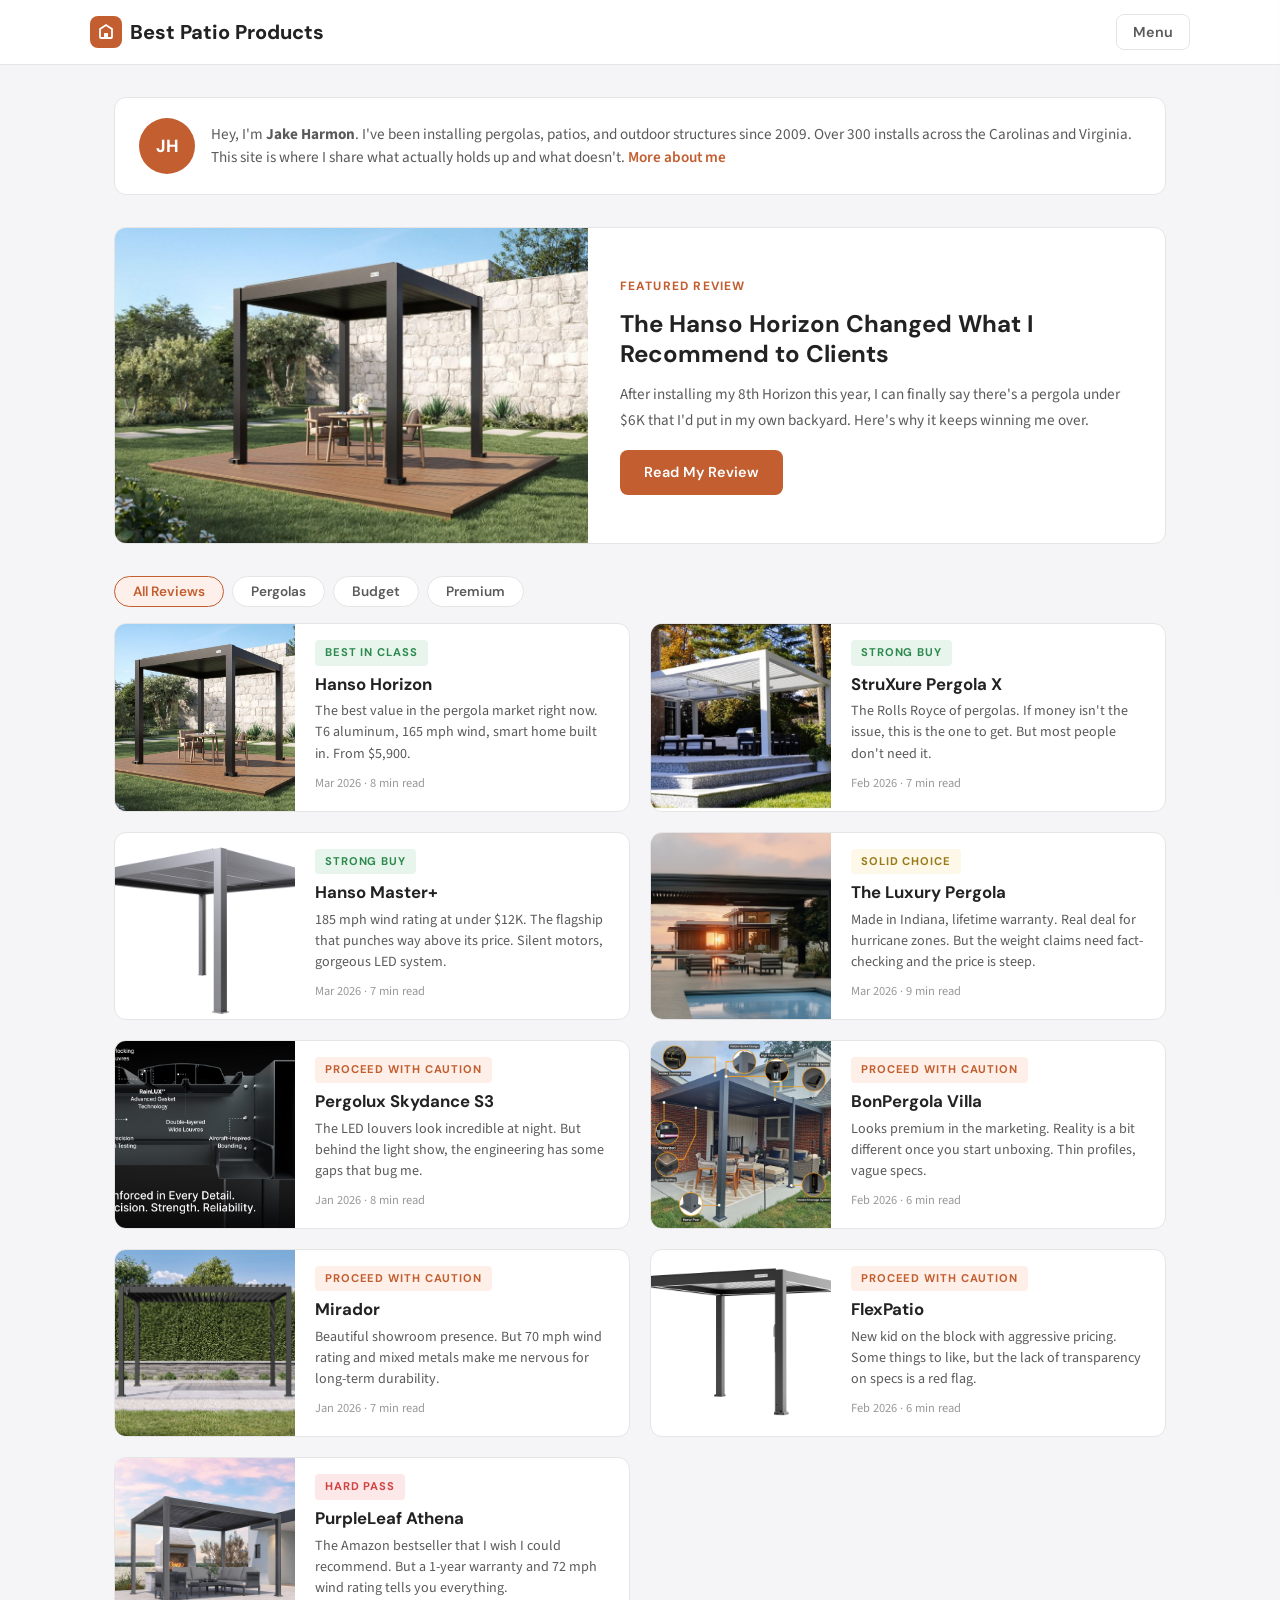
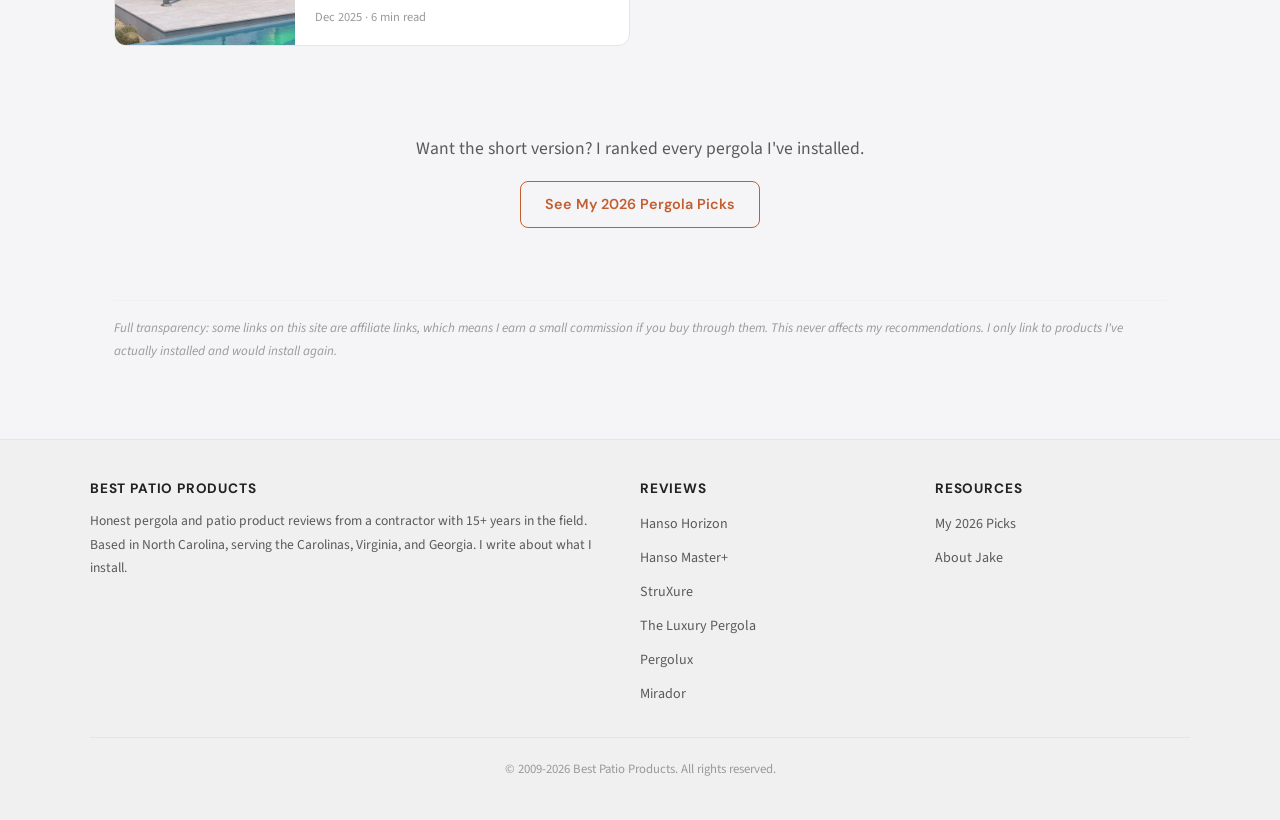
==== index.html @ f19e70ea "Initial launch: Best Patio Products pergola review site Complete new website with unique design, voi" ====
<!DOCTYPE html>
<html lang="en">
<head>
  <meta charset="UTF-8">
  <meta name="viewport" content="width=device-width, initial-scale=1.0">
  <title>Best Patio Products - Honest Pergola Reviews from an Installer with 15+ Years in the Field</title>
  <meta name="description" content="Honest pergola reviews from Jake Harmon, a contractor with 300+ installs across the Carolinas. Real installation experiences, not spec sheets.">
  <link rel="canonical" href="https://bestpatioproducts.com/">
  <link rel="preconnect" href="https://fonts.googleapis.com">
  <link rel="preconnect" href="https://fonts.gstatic.com" crossorigin>
  <link href="https://fonts.googleapis.com/css2?family=DM+Sans:wght@400;500;600;700;800&family=Source+Sans+3:wght@400;500;600;700&display=swap" rel="stylesheet">
  <link rel="stylesheet" href="css/style.css?v=1">
  <link rel="icon" href="data:image/svg+xml,<svg xmlns='http://www.w3.org/2000/svg' viewBox='0 0 40 40'><circle cx='20' cy='20' r='18' fill='%23c25e30'/><path d='M14 14l6-4 6 4v12H14z' fill='white' opacity='0.9'/><rect x='18' y='20' width='4' height='6' rx='1' fill='%23c25e30'/></svg>">
</head>
<body>

  <!-- HEADER -->
  <header class="site-header">
    <div class="header-inner">
      <a href="index.html" class="site-logo">
        <span class="logo-icon">
          <svg width="18" height="18" viewBox="0 0 18 18" fill="none"><path d="M3 6l6-4 6 4v8a1 1 0 01-1 1H4a1 1 0 01-1-1V6z" stroke="white" stroke-width="1.8" fill="none"/><rect x="7" y="10" width="4" height="5" rx="0.5" fill="white"/></svg>
        </span>
        Best Patio Products
      </a>
      <button class="menu-btn" onclick="document.getElementById('drawer').classList.add('open'); document.getElementById('overlay').classList.add('open');">Menu</button>
    </div>
  </header>

  <!-- NAV DRAWER -->
  <div class="nav-drawer-overlay" id="overlay" onclick="this.classList.remove('open'); document.getElementById('drawer').classList.remove('open');"></div>
  <nav class="nav-drawer" id="drawer">
    <button class="drawer-close" onclick="this.parentElement.classList.remove('open'); document.getElementById('overlay').classList.remove('open');">&times;</button>
    <ul class="drawer-nav">
      <li><a href="index.html" class="active">Home</a></li>
      <li><a href="pergola-rankings.html">My Picks for 2026</a></li>
      <li><a href="reviews/hanso-horizon.html">Reviews</a></li>
      <li><a href="about.html">About Jake</a></li>
    </ul>
  </nav>

  <main class="page-container">

    <!-- JAKE INTRO -->
    <div class="jake-intro">
      <div class="jake-avatar">JH</div>
      <p>Hey, I'm <strong>Jake Harmon</strong>. I've been installing pergolas, patios, and outdoor structures since 2009. Over 300 installs across the Carolinas and Virginia. This site is where I share what actually holds up and what doesn't. <a href="about.html">More about me</a></p>
    </div>

    <!-- FEATURED REVIEW -->
    <a href="reviews/hanso-horizon.html" class="featured-banner" style="text-decoration:none;color:inherit;">
      <img src="images/reviews/hanso-master-hero.jpg" alt="Hanso Horizon pergola installed on a modern patio" class="featured-banner-img">
      <div class="featured-banner-body">
        <div class="featured-label">Featured Review</div>
        <h2>The Hanso Horizon Changed What I Recommend to Clients</h2>
        <p>After installing my 8th Horizon this year, I can finally say there's a pergola under $6K that I'd put in my own backyard. Here's why it keeps winning me over.</p>
        <span class="btn-primary">Read My Review</span>
      </div>
    </a>

    <!-- FILTER PILLS -->
    <div class="filter-pills">
      <button class="filter-pill active">All Reviews</button>
      <button class="filter-pill">Pergolas</button>
      <button class="filter-pill">Budget</button>
      <button class="filter-pill">Premium</button>
    </div>

    <!-- REVIEW GRID -->
    <div class="review-grid">

      <a href="reviews/hanso-horizon.html" class="review-card">
        <img src="images/reviews/hanso-master-hero.jpg" alt="Hanso Horizon" class="review-card-img">
        <div class="review-card-body">
          <span class="review-card-badge badge-best-in-class">Best in Class</span>
          <div class="review-card-title">Hanso Horizon</div>
          <p class="review-card-excerpt">The best value in the pergola market right now. T6 aluminum, 165 mph wind, smart home built in. From $5,900.</p>
          <div class="review-card-meta">Mar 2026 &middot; 8 min read</div>
        </div>
      </a>

      <a href="reviews/struxure.html" class="review-card">
        <img src="images/reviews/struxure-pergola-x.jpg" alt="StruXure Pergola X" class="review-card-img">
        <div class="review-card-body">
          <span class="review-card-badge badge-strong-buy">Strong Buy</span>
          <div class="review-card-title">StruXure Pergola X</div>
          <p class="review-card-excerpt">The Rolls Royce of pergolas. If money isn't the issue, this is the one to get. But most people don't need it.</p>
          <div class="review-card-meta">Feb 2026 &middot; 7 min read</div>
        </div>
      </a>

      <a href="reviews/hanso-master-plus.html" class="review-card">
        <img src="images/reviews/hanso-master-render.png" alt="Hanso Master+" class="review-card-img">
        <div class="review-card-body">
          <span class="review-card-badge badge-strong-buy">Strong Buy</span>
          <div class="review-card-title">Hanso Master+</div>
          <p class="review-card-excerpt">185 mph wind rating at under $12K. The flagship that punches way above its price. Silent motors, gorgeous LED system.</p>
          <div class="review-card-meta">Mar 2026 &middot; 7 min read</div>
        </div>
      </a>

      <a href="reviews/luxury-pergola.html" class="review-card">
        <img src="images/reviews/luxurypergola-pro-hero.jpg" alt="The Luxury Pergola" class="review-card-img">
        <div class="review-card-body">
          <span class="review-card-badge badge-solid-choice">Solid Choice</span>
          <div class="review-card-title">The Luxury Pergola</div>
          <p class="review-card-excerpt">Made in Indiana, lifetime warranty. Real deal for hurricane zones. But the weight claims need fact-checking and the price is steep.</p>
          <div class="review-card-meta">Mar 2026 &middot; 9 min read</div>
        </div>
      </a>

      <a href="reviews/pergolux.html" class="review-card">
        <img src="images/reviews/pergolux-skydance-night.jpg" alt="Pergolux Skydance" class="review-card-img">
        <div class="review-card-body">
          <span class="review-card-badge badge-caution">Proceed with Caution</span>
          <div class="review-card-title">Pergolux Skydance S3</div>
          <p class="review-card-excerpt">The LED louvers look incredible at night. But behind the light show, the engineering has some gaps that bug me.</p>
          <div class="review-card-meta">Jan 2026 &middot; 8 min read</div>
        </div>
      </a>

      <a href="reviews/bonpergola.html" class="review-card">
        <img src="images/reviews/bonpergola-villa-hero.jpg" alt="BonPergola Villa" class="review-card-img">
        <div class="review-card-body">
          <span class="review-card-badge badge-caution">Proceed with Caution</span>
          <div class="review-card-title">BonPergola Villa</div>
          <p class="review-card-excerpt">Looks premium in the marketing. Reality is a bit different once you start unboxing. Thin profiles, vague specs.</p>
          <div class="review-card-meta">Feb 2026 &middot; 6 min read</div>
        </div>
      </a>

      <a href="reviews/mirador.html" class="review-card">
        <img src="images/reviews/mirador-111s-hero.jpg" alt="Mirador Pergola" class="review-card-img">
        <div class="review-card-body">
          <span class="review-card-badge badge-caution">Proceed with Caution</span>
          <div class="review-card-title">Mirador</div>
          <p class="review-card-excerpt">Beautiful showroom presence. But 70 mph wind rating and mixed metals make me nervous for long-term durability.</p>
          <div class="review-card-meta">Jan 2026 &middot; 7 min read</div>
        </div>
      </a>

      <a href="reviews/flexpatio.html" class="review-card">
        <img src="images/reviews/flexpatio-power-hero.png" alt="FlexPatio" class="review-card-img">
        <div class="review-card-body">
          <span class="review-card-badge badge-caution">Proceed with Caution</span>
          <div class="review-card-title">FlexPatio</div>
          <p class="review-card-excerpt">New kid on the block with aggressive pricing. Some things to like, but the lack of transparency on specs is a red flag.</p>
          <div class="review-card-meta">Feb 2026 &middot; 6 min read</div>
        </div>
      </a>

      <a href="reviews/purpleleaf.html" class="review-card">
        <img src="images/reviews/purpleleaf-caesar-hero.jpg" alt="PurpleLeaf Athena" class="review-card-img">
        <div class="review-card-body">
          <span class="review-card-badge badge-hard-pass">Hard Pass</span>
          <div class="review-card-title">PurpleLeaf Athena</div>
          <p class="review-card-excerpt">The Amazon bestseller that I wish I could recommend. But a 1-year warranty and 72 mph wind rating tells you everything.</p>
          <div class="review-card-meta">Dec 2025 &middot; 6 min read</div>
        </div>
      </a>

    </div>

    <!-- MID CTA -->
    <div class="mid-cta">
      <p>Want the short version? I ranked every pergola I've installed.</p>
      <a href="pergola-rankings.html" class="btn-outline">See My 2026 Pergola Picks</a>
    </div>

    <!-- DISCLOSURE -->
    <p class="disclosure">Full transparency: some links on this site are affiliate links, which means I earn a small commission if you buy through them. This never affects my recommendations. I only link to products I've actually installed and would install again.</p>

  </main>

  <!-- FOOTER -->
  <footer class="site-footer">
    <div class="footer-inner">
      <div class="footer-about">
        <h4>Best Patio Products</h4>
        <p>Honest pergola and patio product reviews from a contractor with 15+ years in the field. Based in North Carolina, serving the Carolinas, Virginia, and Georgia. I write about what I install.</p>
      </div>
      <div class="footer-links">
        <h4>Reviews</h4>
        <ul>
          <li><a href="reviews/hanso-horizon.html">Hanso Horizon</a></li>
          <li><a href="reviews/hanso-master-plus.html">Hanso Master+</a></li>
          <li><a href="reviews/struxure.html">StruXure</a></li>
          <li><a href="reviews/luxury-pergola.html">The Luxury Pergola</a></li>
          <li><a href="reviews/pergolux.html">Pergolux</a></li>
          <li><a href="reviews/mirador.html">Mirador</a></li>
        </ul>
      </div>
      <div class="footer-links">
        <h4>Resources</h4>
        <ul>
          <li><a href="pergola-rankings.html">My 2026 Picks</a></li>
          <li><a href="about.html">About Jake</a></li>
        </ul>
      </div>
    </div>
    <div class="footer-bottom">
      &copy; 2009-2026 Best Patio Products. All rights reserved.
    </div>
  </footer>

</body>
</html>
---- css/style.css ----
/* ============================================
   Best Patio Products - Design System
   "Real Installs. Real Advice. Since 2009."
   ============================================ */

:root {
  --color-bg: #f5f5f7;
  --color-surface: #ffffff;
  --color-text: #222222;
  --color-text-secondary: #5a5a5a;
  --color-text-muted: #999999;
  --color-accent: #c25e30;
  --color-accent-light: #fdf0ea;
  --color-accent-hover: #a34d26;
  --color-border: #e5e5e5;
  --color-border-light: #f0f0f0;
  --color-highlight: #fff8f0;
  --color-positive: #2d8a4e;
  --color-negative: #d14343;
  --color-neutral: #d4a843;
  --color-svg-bg: #fdf8f3;
  --color-svg-border: #e0d5c8;
  --font-heading: 'DM Sans', 'Nunito Sans', system-ui, -apple-system, sans-serif;
  --font-body: 'Source Sans 3', 'Open Sans', system-ui, -apple-system, sans-serif;
  --radius: 12px;
  --radius-sm: 8px;
  --shadow: 0 2px 8px rgba(0,0,0,0.06);
  --shadow-hover: 0 4px 16px rgba(0,0,0,0.1);
  --max-content: 680px;
  --max-page: 1100px;
}

/* ============ RESET ============ */
*, *::before, *::after { box-sizing: border-box; margin: 0; padding: 0; }

html { scroll-behavior: smooth; }

body {
  font-family: var(--font-body);
  font-size: 16px;
  line-height: 1.75;
  color: var(--color-text);
  background: var(--color-bg);
  -webkit-font-smoothing: antialiased;
}

img { max-width: 100%; height: auto; display: block; }
a { color: var(--color-accent); text-decoration: none; transition: color 0.2s; }
a:hover { color: var(--color-accent-hover); }

/* ============ TYPOGRAPHY ============ */
h1, h2, h3, h4, h5, h6 {
  font-family: var(--font-heading);
  font-weight: 700;
  line-height: 1.25;
  color: var(--color-text);
}

h1 { font-size: 2.2rem; letter-spacing: -0.02em; margin-bottom: 0.5em; }
h2 { font-size: 1.6rem; margin-top: 2.5em; margin-bottom: 0.6em; }
h3 { font-size: 1.25rem; margin-top: 2em; margin-bottom: 0.5em; }

p { margin-bottom: 1.25em; }

/* ============ HEADER / NAV ============ */
.site-header {
  background: var(--color-surface);
  border-bottom: 1px solid var(--color-border);
  padding: 0 24px;
  position: sticky;
  top: 0;
  z-index: 100;
}

.header-inner {
  max-width: var(--max-page);
  margin: 0 auto;
  display: flex;
  align-items: center;
  justify-content: space-between;
  height: 64px;
}

.site-logo {
  font-family: var(--font-heading);
  font-size: 1.25rem;
  font-weight: 800;
  color: var(--color-text);
  text-decoration: none;
  display: flex;
  align-items: center;
  gap: 8px;
}

.site-logo:hover { color: var(--color-accent); }

.logo-icon {
  width: 32px;
  height: 32px;
  background: var(--color-accent);
  border-radius: 8px;
  display: flex;
  align-items: center;
  justify-content: center;
}

.menu-btn {
  font-family: var(--font-heading);
  font-size: 0.9rem;
  font-weight: 600;
  color: var(--color-text-secondary);
  background: none;
  border: 1.5px solid var(--color-border);
  border-radius: var(--radius-sm);
  padding: 8px 16px;
  cursor: pointer;
  transition: all 0.2s;
}

.menu-btn:hover {
  border-color: var(--color-accent);
  color: var(--color-accent);
}

/* Slide-out drawer */
.nav-drawer {
  position: fixed;
  top: 0;
  right: -320px;
  width: 300px;
  height: 100vh;
  background: var(--color-surface);
  box-shadow: -4px 0 20px rgba(0,0,0,0.15);
  z-index: 200;
  transition: right 0.3s ease;
  padding: 24px;
}

.nav-drawer.open { right: 0; }

.nav-drawer-overlay {
  position: fixed;
  inset: 0;
  background: rgba(0,0,0,0.4);
  z-index: 199;
  opacity: 0;
  pointer-events: none;
  transition: opacity 0.3s;
}

.nav-drawer-overlay.open { opacity: 1; pointer-events: all; }

.drawer-close {
  font-size: 1.5rem;
  background: none;
  border: none;
  cursor: pointer;
  color: var(--color-text-muted);
  margin-bottom: 24px;
  display: block;
  margin-left: auto;
}

.drawer-nav { list-style: none; }

.drawer-nav li { margin-bottom: 4px; }

.drawer-nav a {
  display: block;
  padding: 12px 16px;
  font-family: var(--font-heading);
  font-size: 1.05rem;
  font-weight: 600;
  color: var(--color-text);
  border-radius: var(--radius-sm);
  transition: all 0.2s;
}

.drawer-nav a:hover,
.drawer-nav a.active {
  background: var(--color-accent-light);
  color: var(--color-accent);
}

/* ============ MAIN CONTENT ============ */
.page-container {
  max-width: var(--max-page);
  margin: 0 auto;
  padding: 0 24px;
}

.content-area {
  max-width: var(--max-content);
  margin: 0 auto;
}

/* ============ JAKE INTRO CARD ============ */
.jake-intro {
  display: flex;
  align-items: center;
  gap: 16px;
  background: var(--color-surface);
  border: 1px solid var(--color-border);
  border-radius: var(--radius);
  padding: 20px 24px;
  margin: 32px auto;
  max-width: var(--max-page);
}

.jake-avatar {
  width: 56px;
  height: 56px;
  border-radius: 50%;
  background: var(--color-accent);
  display: flex;
  align-items: center;
  justify-content: center;
  font-family: var(--font-heading);
  font-weight: 800;
  font-size: 1.1rem;
  color: white;
  flex-shrink: 0;
}

.jake-intro p {
  margin: 0;
  font-size: 0.95rem;
  color: var(--color-text-secondary);
  line-height: 1.5;
}

.jake-intro a { font-weight: 600; }

/* ============ FILTER PILLS ============ */
.filter-pills {
  display: flex;
  gap: 8px;
  margin: 24px auto 16px;
  max-width: var(--max-page);
  flex-wrap: wrap;
}

.filter-pill {
  font-family: var(--font-heading);
  font-size: 0.85rem;
  font-weight: 600;
  padding: 6px 18px;
  border-radius: 20px;
  border: 1.5px solid var(--color-border);
  background: var(--color-surface);
  color: var(--color-text-secondary);
  cursor: pointer;
  transition: all 0.2s;
}

.filter-pill:hover,
.filter-pill.active {
  border-color: var(--color-accent);
  background: var(--color-accent-light);
  color: var(--color-accent);
}

/* ============ REVIEW CARDS (Horizontal) ============ */
.review-grid {
  display: grid;
  grid-template-columns: 1fr 1fr;
  gap: 20px;
  max-width: var(--max-page);
  margin: 0 auto 48px;
}

.review-card {
  display: flex;
  background: var(--color-surface);
  border: 1px solid var(--color-border);
  border-radius: var(--radius);
  overflow: hidden;
  transition: box-shadow 0.25s, transform 0.25s;
  text-decoration: none;
  color: var(--color-text);
}

.review-card:hover {
  box-shadow: var(--shadow-hover);
  transform: translateY(-2px);
  color: var(--color-text);
}

.review-card-img {
  width: 180px;
  min-height: 160px;
  object-fit: cover;
  flex-shrink: 0;
}

.review-card-body {
  padding: 16px 20px;
  display: flex;
  flex-direction: column;
  justify-content: center;
}

.review-card-badge {
  display: inline-block;
  font-family: var(--font-heading);
  font-size: 0.7rem;
  font-weight: 700;
  text-transform: uppercase;
  letter-spacing: 0.08em;
  padding: 3px 10px;
  border-radius: 4px;
  margin-bottom: 8px;
  width: fit-content;
}

.badge-best-in-class { background: #e8f5ed; color: var(--color-positive); }
.badge-strong-buy { background: #e8f5ed; color: var(--color-positive); }
.badge-solid-choice { background: #fef8e8; color: #9a7b1a; }
.badge-caution { background: #fef0e8; color: var(--color-accent); }
.badge-hard-pass { background: #fce8e8; color: var(--color-negative); }

.review-card-title {
  font-family: var(--font-heading);
  font-size: 1.05rem;
  font-weight: 700;
  margin-bottom: 6px;
  line-height: 1.3;
}

.review-card-excerpt {
  font-size: 0.88rem;
  color: var(--color-text-secondary);
  margin: 0;
  line-height: 1.5;
}

.review-card-meta {
  font-size: 0.78rem;
  color: var(--color-text-muted);
  margin-top: 8px;
}

/* ============ FEATURED REVIEW BANNER ============ */
.featured-banner {
  display: flex;
  background: var(--color-surface);
  border: 1px solid var(--color-border);
  border-radius: var(--radius);
  overflow: hidden;
  margin: 32px auto;
  max-width: var(--max-page);
}

.featured-banner-img {
  width: 45%;
  min-height: 280px;
  object-fit: cover;
}

.featured-banner-body {
  padding: 32px;
  display: flex;
  flex-direction: column;
  justify-content: center;
}

.featured-label {
  font-family: var(--font-heading);
  font-size: 0.75rem;
  font-weight: 700;
  text-transform: uppercase;
  letter-spacing: 0.1em;
  color: var(--color-accent);
  margin-bottom: 12px;
}

.featured-banner-body h2 {
  font-size: 1.5rem;
  margin: 0 0 12px;
}

.featured-banner-body p {
  color: var(--color-text-secondary);
  margin-bottom: 16px;
  font-size: 0.95rem;
}

.btn-primary {
  display: inline-block;
  font-family: var(--font-heading);
  font-weight: 600;
  font-size: 0.9rem;
  color: white;
  background: var(--color-accent);
  padding: 10px 24px;
  border-radius: var(--radius-sm);
  transition: background 0.2s;
  width: fit-content;
}

.btn-primary:hover { background: var(--color-accent-hover); color: white; }

.btn-outline {
  display: inline-block;
  font-family: var(--font-heading);
  font-weight: 600;
  font-size: 0.9rem;
  color: var(--color-accent);
  border: 1.5px solid var(--color-accent);
  padding: 10px 24px;
  border-radius: var(--radius-sm);
  transition: all 0.2s;
  width: fit-content;
}

.btn-outline:hover {
  background: var(--color-accent);
  color: white;
}

/* ============ MID-PAGE CTA ============ */
.mid-cta {
  text-align: center;
  padding: 40px 24px;
  margin: 24px auto;
  max-width: var(--max-page);
}

.mid-cta p {
  font-size: 1.1rem;
  color: var(--color-text-secondary);
  margin-bottom: 16px;
}

/* ============ ARTICLE LAYOUT ============ */
.article-header {
  max-width: var(--max-content);
  margin: 40px auto 0;
}

.article-header h1 {
  font-size: 2rem;
  margin-bottom: 0.3em;
}

.article-meta {
  display: flex;
  align-items: center;
  gap: 12px;
  margin-bottom: 24px;
  font-size: 0.88rem;
  color: var(--color-text-muted);
}

.article-meta .jake-sm {
  width: 36px;
  height: 36px;
  border-radius: 50%;
  background: var(--color-accent);
  display: flex;
  align-items: center;
  justify-content: center;
  font-family: var(--font-heading);
  font-weight: 800;
  font-size: 0.75rem;
  color: white;
  flex-shrink: 0;
}

.article-body {
  max-width: var(--max-content);
  margin: 0 auto;
}

.article-body h2 {
  font-size: 1.45rem;
  padding-bottom: 8px;
  border-bottom: 2px solid var(--color-border-light);
}

.article-body img {
  border-radius: var(--radius);
  margin: 24px 0;
}

.article-body .img-caption {
  font-size: 0.85rem;
  color: var(--color-text-muted);
  text-align: center;
  margin-top: -16px;
  margin-bottom: 24px;
  font-style: italic;
}

/* ============ QUICK TAKE BOX ============ */
.quick-take {
  background: var(--color-highlight);
  border: 2px solid var(--color-accent);
  border-radius: var(--radius);
  padding: 24px;
  margin: 24px 0 32px;
}

.quick-take-header {
  display: flex;
  align-items: center;
  justify-content: space-between;
  margin-bottom: 12px;
}

.quick-take-label {
  font-family: var(--font-heading);
  font-size: 0.8rem;
  font-weight: 700;
  text-transform: uppercase;
  letter-spacing: 0.08em;
  color: var(--color-accent);
}

.quick-take-verdict {
  font-family: var(--font-heading);
  font-size: 0.85rem;
  font-weight: 700;
  padding: 4px 14px;
  border-radius: 20px;
}

.verdict-best-in-class { background: var(--color-positive); color: white; }
.verdict-strong-buy { background: #3aa05e; color: white; }
.verdict-solid-choice { background: var(--color-neutral); color: white; }
.verdict-caution { background: var(--color-accent); color: white; }
.verdict-hard-pass { background: var(--color-negative); color: white; }

.quick-take p {
  margin-bottom: 0;
  font-size: 1.05rem;
  line-height: 1.6;
}

/* ============ PROS/CONS LIST ============ */
.pros-cons {
  display: grid;
  grid-template-columns: 1fr 1fr;
  gap: 16px;
  margin: 24px 0;
}

.pros, .cons {
  padding: 20px;
  border-radius: var(--radius);
}

.pros {
  background: #f0f9f3;
  border: 1px solid #c8e6d0;
}

.cons {
  background: #fdf2f2;
  border: 1px solid #f0c8c8;
}

.pros h4, .cons h4 {
  font-family: var(--font-heading);
  font-size: 0.9rem;
  font-weight: 700;
  text-transform: uppercase;
  letter-spacing: 0.05em;
  margin-bottom: 12px;
}

.pros h4 { color: var(--color-positive); }
.cons h4 { color: var(--color-negative); }

.pros ul, .cons ul {
  list-style: none;
  padding: 0;
}

.pros li, .cons li {
  padding: 4px 0 4px 20px;
  position: relative;
  font-size: 0.92rem;
  line-height: 1.5;
}

.pros li::before {
  content: "+";
  position: absolute;
  left: 0;
  font-weight: 700;
  color: var(--color-positive);
}

.cons li::before {
  content: "-";
  position: absolute;
  left: 2px;
  font-weight: 700;
  color: var(--color-negative);
}

/* ============ ARTICLE CTA ============ */
.article-cta {
  border: 2px solid var(--color-accent);
  border-radius: var(--radius);
  padding: 24px;
  margin: 32px 0;
  background: var(--color-surface);
}

.article-cta p {
  margin-bottom: 12px;
  font-size: 0.95rem;
  color: var(--color-text-secondary);
}

.article-cta a.cta-link {
  font-family: var(--font-heading);
  font-weight: 600;
  font-size: 0.95rem;
  color: var(--color-accent);
  display: inline-block;
}

.article-cta a.cta-link:hover { color: var(--color-accent-hover); }

/* ============ TABLES ============ */
.table-wrap {
  overflow-x: auto;
  margin: 24px 0;
  border-radius: var(--radius);
  border: 1px solid var(--color-border);
}

table {
  width: 100%;
  border-collapse: collapse;
  font-size: 0.88rem;
}

th {
  font-family: var(--font-heading);
  font-weight: 700;
  text-align: left;
  padding: 12px 14px;
  background: var(--color-bg);
  border-bottom: 2px solid var(--color-border);
  font-size: 0.82rem;
  text-transform: uppercase;
  letter-spacing: 0.04em;
  color: var(--color-text-secondary);
}

td {
  padding: 10px 14px;
  border-bottom: 1px solid var(--color-border-light);
}

tr:nth-child(even) td { background: #faf9f7; }
tr:last-child td { border-bottom: none; }

.winner-cell { font-weight: 600; color: var(--color-positive); }

/* ============ BLOCKQUOTE ============ */
blockquote {
  border-left: 4px solid var(--color-accent);
  background: var(--color-highlight);
  padding: 20px 24px;
  margin: 24px 0;
  border-radius: 0 var(--radius) var(--radius) 0;
  font-size: 1rem;
  color: var(--color-text-secondary);
  font-style: italic;
}

blockquote p:last-child { margin-bottom: 0; }

/* ============ SVG INFOGRAPHICS ============ */
.svg-wrap {
  margin: 24px 0;
}

.svg-wrap svg {
  width: 100%;
  max-width: 700px;
  margin: 0 auto;
  display: block;
}

/* ============ JAKE'S VERDICT BOX ============ */
.verdict-box {
  background: var(--color-surface);
  border: 2px solid var(--color-accent);
  border-radius: var(--radius);
  padding: 28px;
  margin: 40px 0;
  text-align: center;
}

.verdict-box h3 {
  font-size: 1.3rem;
  margin: 0 0 8px;
}

.verdict-rating {
  font-family: var(--font-heading);
  font-size: 1rem;
  font-weight: 700;
  display: inline-block;
  padding: 6px 20px;
  border-radius: 24px;
  margin-bottom: 16px;
}

.verdict-box p {
  font-size: 0.95rem;
  color: var(--color-text-secondary);
  max-width: 540px;
  margin: 0 auto;
}

/* ============ RANKINGS PAGE ============ */
.ranking-entry {
  background: var(--color-surface);
  border: 1px solid var(--color-border);
  border-radius: var(--radius);
  padding: 28px;
  margin-bottom: 24px;
}

.ranking-entry-header {
  display: flex;
  align-items: flex-start;
  gap: 16px;
  margin-bottom: 16px;
}

.ranking-number {
  font-family: var(--font-heading);
  font-size: 2rem;
  font-weight: 800;
  color: var(--color-accent);
  line-height: 1;
  flex-shrink: 0;
}

.ranking-entry-header h3 {
  font-size: 1.3rem;
  margin: 0 0 4px;
}

.ranking-subtitle {
  font-size: 0.88rem;
  color: var(--color-text-muted);
}

/* ============ INSTALL DIFFICULTY METER ============ */
.install-meter {
  display: flex;
  align-items: center;
  gap: 8px;
  margin: 12px 0;
}

.install-meter-label {
  font-family: var(--font-heading);
  font-size: 0.8rem;
  font-weight: 600;
  color: var(--color-text-secondary);
  width: 110px;
  flex-shrink: 0;
}

.install-meter-bar {
  flex: 1;
  height: 8px;
  background: var(--color-border-light);
  border-radius: 4px;
  overflow: hidden;
}

.install-meter-fill {
  height: 100%;
  border-radius: 4px;
}

.meter-easy { background: var(--color-positive); }
.meter-moderate { background: var(--color-neutral); }
.meter-hard { background: var(--color-accent); }
.meter-very-hard { background: var(--color-negative); }

/* ============ DISCLOSURE ============ */
.disclosure {
  font-size: 0.82rem;
  color: var(--color-text-muted);
  font-style: italic;
  padding: 16px 0;
  border-top: 1px solid var(--color-border-light);
  margin-top: 32px;
}

/* ============ FOOTER ============ */
.site-footer {
  background: var(--color-border-light);
  border-top: 1px solid var(--color-border);
  margin-top: 60px;
  padding: 40px 24px;
}

.footer-inner {
  max-width: var(--max-page);
  margin: 0 auto;
  display: grid;
  grid-template-columns: 2fr 1fr 1fr;
  gap: 40px;
}

.footer-about h4,
.footer-links h4 {
  font-family: var(--font-heading);
  font-size: 0.85rem;
  font-weight: 700;
  text-transform: uppercase;
  letter-spacing: 0.06em;
  color: var(--color-text);
  margin-bottom: 12px;
}

.footer-about p {
  font-size: 0.85rem;
  color: var(--color-text-secondary);
  margin-bottom: 0;
}

.footer-links ul {
  list-style: none;
}

.footer-links li { margin-bottom: 6px; }

.footer-links a {
  font-size: 0.88rem;
  color: var(--color-text-secondary);
}

.footer-links a:hover { color: var(--color-accent); }

.footer-bottom {
  max-width: var(--max-page);
  margin: 24px auto 0;
  padding-top: 20px;
  border-top: 1px solid var(--color-border);
  font-size: 0.8rem;
  color: var(--color-text-muted);
  text-align: center;
}

/* ============ ABOUT PAGE ============ */
.about-hero {
  display: flex;
  gap: 32px;
  align-items: center;
  margin: 40px 0;
}

.about-avatar {
  width: 120px;
  height: 120px;
  border-radius: 50%;
  background: var(--color-accent);
  display: flex;
  align-items: center;
  justify-content: center;
  font-family: var(--font-heading);
  font-weight: 800;
  font-size: 2.5rem;
  color: white;
  flex-shrink: 0;
}

.about-hero-text h1 { margin-bottom: 0.2em; }
.about-hero-text p { color: var(--color-text-secondary); margin-bottom: 0; }

.timeline {
  margin: 32px 0;
  padding-left: 24px;
  border-left: 3px solid var(--color-accent-light);
}

.timeline-item {
  margin-bottom: 24px;
  position: relative;
}

.timeline-item::before {
  content: "";
  position: absolute;
  left: -32px;
  top: 6px;
  width: 14px;
  height: 14px;
  border-radius: 50%;
  background: var(--color-accent);
}

.timeline-year {
  font-family: var(--font-heading);
  font-weight: 700;
  font-size: 0.85rem;
  color: var(--color-accent);
}

.timeline-item p {
  margin: 4px 0 0;
  font-size: 0.95rem;
}

/* ============ RESPONSIVE ============ */
@media (max-width: 768px) {
  h1 { font-size: 1.7rem; }
  h2 { font-size: 1.3rem; }

  .review-grid { grid-template-columns: 1fr; }

  .review-card { flex-direction: column; }
  .review-card-img { width: 100%; min-height: 180px; }

  .featured-banner { flex-direction: column; }
  .featured-banner-img { width: 100%; min-height: 200px; }
  .featured-banner-body { padding: 24px; }

  .pros-cons { grid-template-columns: 1fr; }

  .footer-inner { grid-template-columns: 1fr; gap: 24px; }

  .about-hero { flex-direction: column; text-align: center; }

  .jake-intro { flex-direction: column; text-align: center; }
}

@media (max-width: 480px) {
  .header-inner { height: 56px; }
  .site-logo { font-size: 1.1rem; }
  .filter-pills { gap: 6px; }
  .filter-pill { padding: 5px 14px; font-size: 0.8rem; }
}
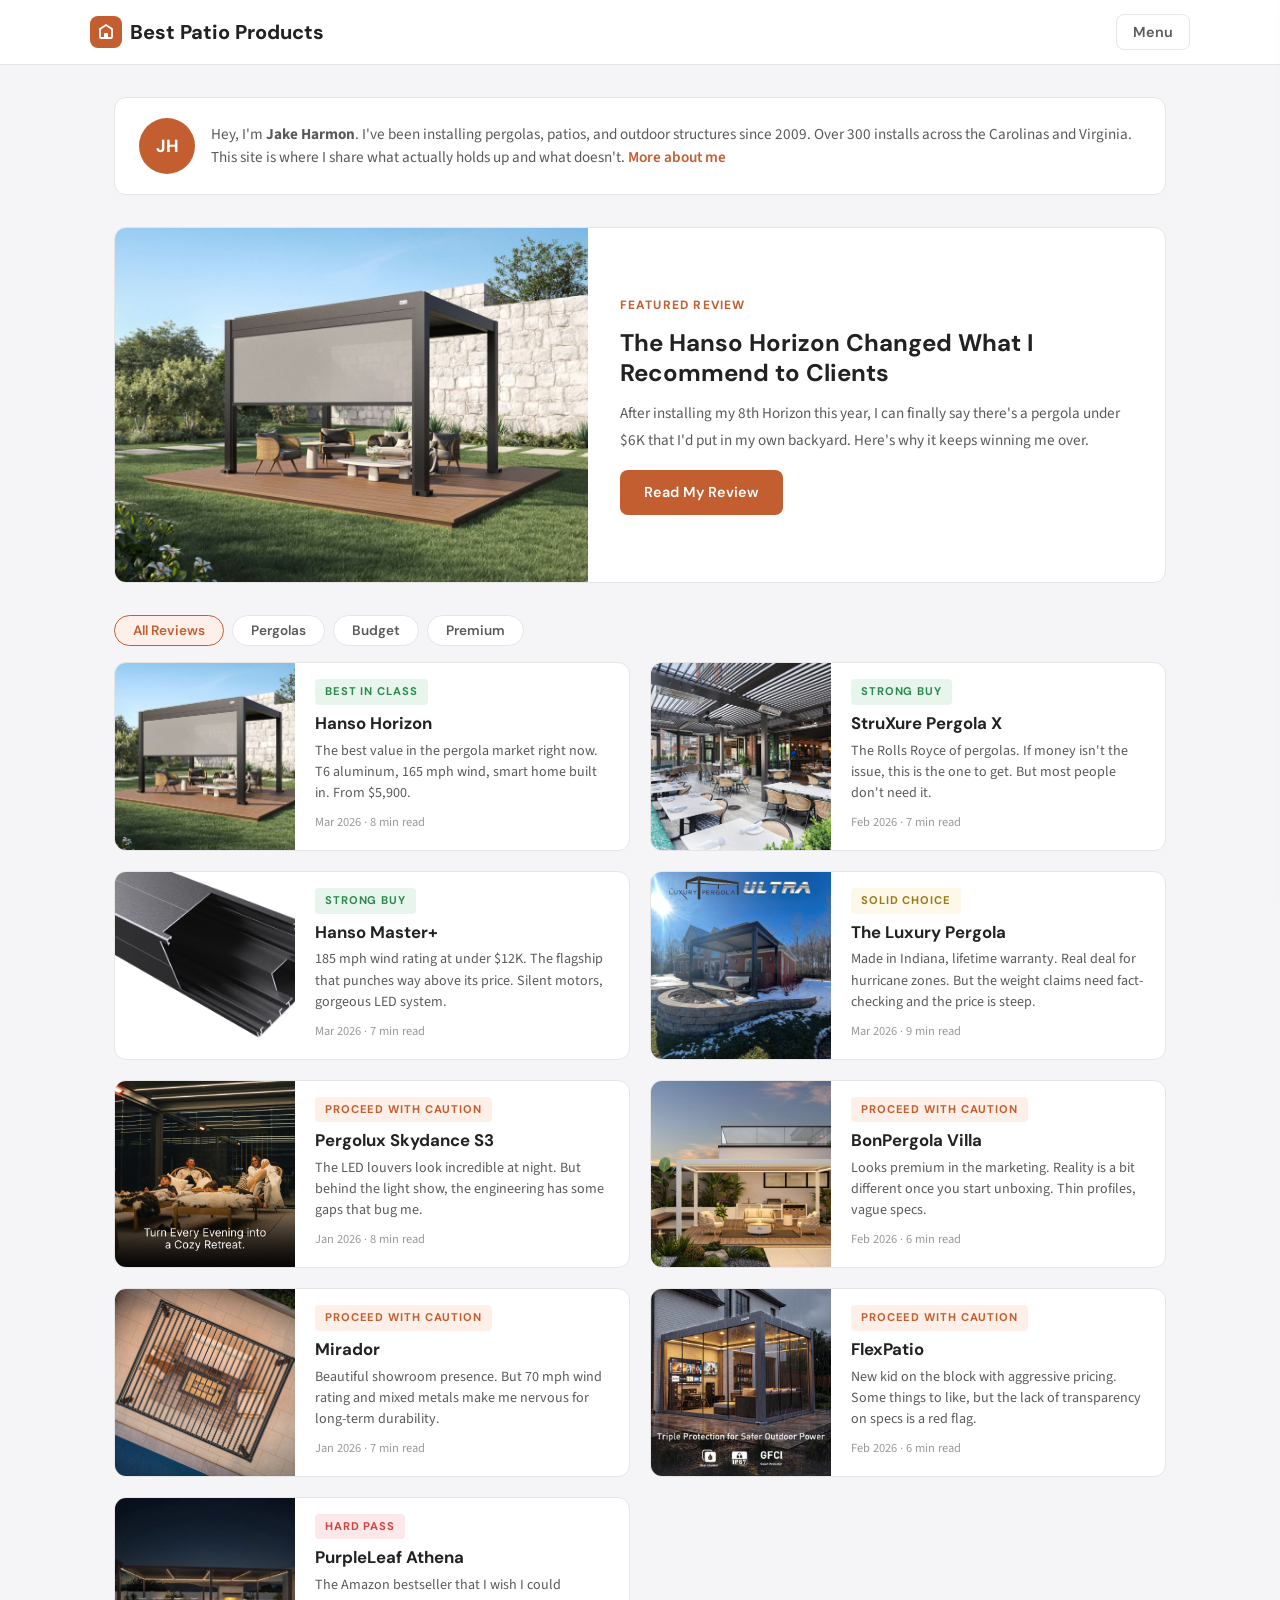
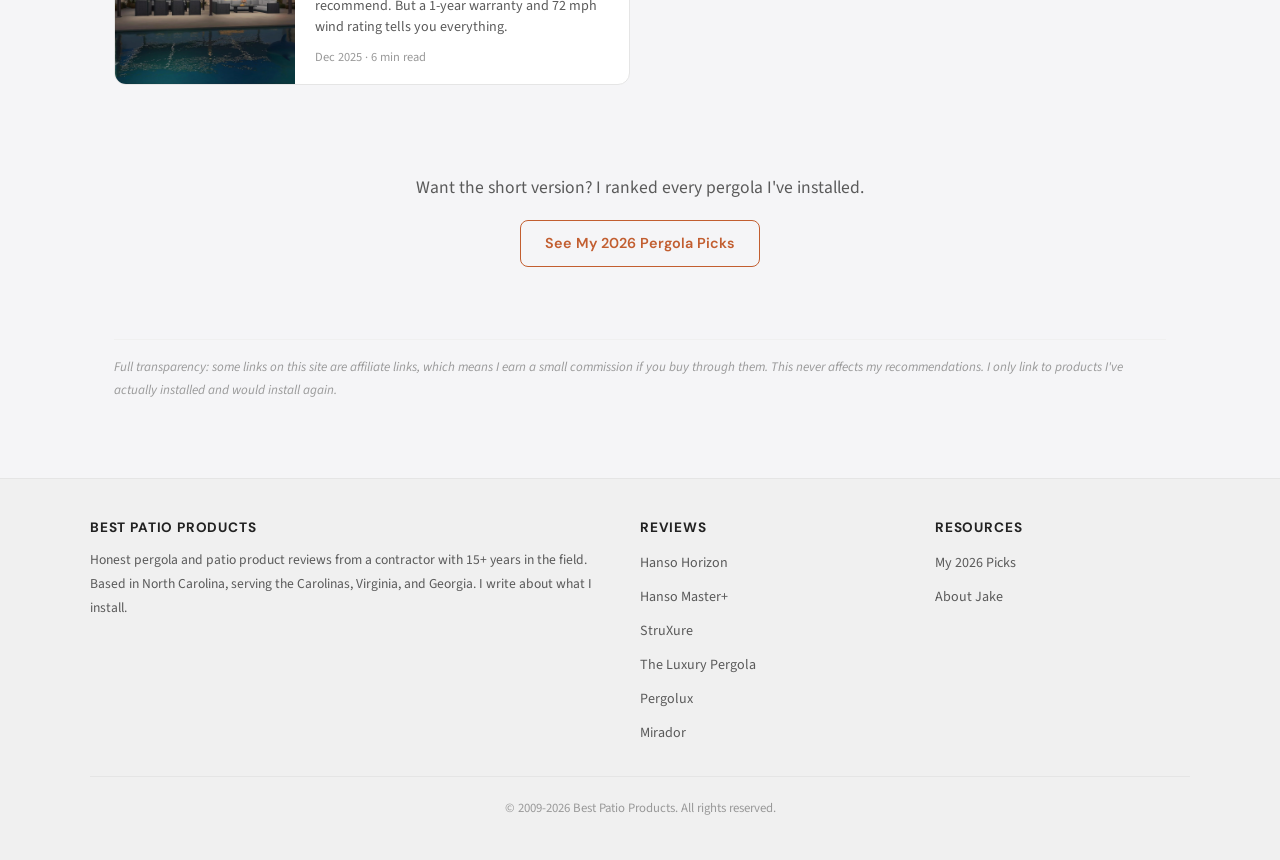
==== commit 78c844df: "Replace all shared images with unique BPP-sourced product photos Sourced 31 unique product images fr" ====
--- a/index.html
+++ b/index.html
@@ -49,7 +49,7 @@
 
     <!-- FEATURED REVIEW -->
     <a href="reviews/hanso-horizon.html" class="featured-banner" style="text-decoration:none;color:inherit;">
-      <img src="images/reviews/hanso-master-hero.jpg" alt="Hanso Horizon pergola installed on a modern patio" class="featured-banner-img">
+      <img src="images/reviews/bpp-hanso-master-lifestyle.jpg" alt="Hanso Horizon pergola installed on a modern patio" class="featured-banner-img">
       <div class="featured-banner-body">
         <div class="featured-label">Featured Review</div>
         <h2>The Hanso Horizon Changed What I Recommend to Clients</h2>
@@ -70,7 +70,7 @@
     <div class="review-grid">
 
       <a href="reviews/hanso-horizon.html" class="review-card">
-        <img src="images/reviews/hanso-master-hero.jpg" alt="Hanso Horizon" class="review-card-img">
+        <img src="images/reviews/bpp-hanso-master-lifestyle.jpg" alt="Hanso Horizon" class="review-card-img">
         <div class="review-card-body">
           <span class="review-card-badge badge-best-in-class">Best in Class</span>
           <div class="review-card-title">Hanso Horizon</div>
@@ -80,7 +80,7 @@
       </a>
 
       <a href="reviews/struxure.html" class="review-card">
-        <img src="images/reviews/struxure-pergola-x.jpg" alt="StruXure Pergola X" class="review-card-img">
+        <img src="images/reviews/bpp-struxure-tiburon.jpg" alt="StruXure Pergola X" class="review-card-img">
         <div class="review-card-body">
           <span class="review-card-badge badge-strong-buy">Strong Buy</span>
           <div class="review-card-title">StruXure Pergola X</div>
@@ -90,7 +90,7 @@
       </a>
 
       <a href="reviews/hanso-master-plus.html" class="review-card">
-        <img src="images/reviews/hanso-master-render.png" alt="Hanso Master+" class="review-card-img">
+        <img src="images/reviews/bpp-hanso-master-strength.png" alt="Hanso Master+" class="review-card-img">
         <div class="review-card-body">
           <span class="review-card-badge badge-strong-buy">Strong Buy</span>
           <div class="review-card-title">Hanso Master+</div>
@@ -100,7 +100,7 @@
       </a>
 
       <a href="reviews/luxury-pergola.html" class="review-card">
-        <img src="images/reviews/luxurypergola-pro-hero.jpg" alt="The Luxury Pergola" class="review-card-img">
+        <img src="images/reviews/bpp-luxurypergola-ultra-hero.jpg" alt="The Luxury Pergola" class="review-card-img">
         <div class="review-card-body">
           <span class="review-card-badge badge-solid-choice">Solid Choice</span>
           <div class="review-card-title">The Luxury Pergola</div>
@@ -110,7 +110,7 @@
       </a>
 
       <a href="reviews/pergolux.html" class="review-card">
-        <img src="images/reviews/pergolux-skydance-night.jpg" alt="Pergolux Skydance" class="review-card-img">
+        <img src="images/reviews/bpp-pergolux-skydance-outdoor.jpg" alt="Pergolux Skydance" class="review-card-img">
         <div class="review-card-body">
           <span class="review-card-badge badge-caution">Proceed with Caution</span>
           <div class="review-card-title">Pergolux Skydance S3</div>
@@ -120,7 +120,7 @@
       </a>
 
       <a href="reviews/bonpergola.html" class="review-card">
-        <img src="images/reviews/bonpergola-villa-hero.jpg" alt="BonPergola Villa" class="review-card-img">
+        <img src="images/reviews/bpp-bonpergola-villa2-cypress.jpg" alt="BonPergola Villa" class="review-card-img">
         <div class="review-card-body">
           <span class="review-card-badge badge-caution">Proceed with Caution</span>
           <div class="review-card-title">BonPergola Villa</div>
@@ -130,7 +130,7 @@
       </a>
 
       <a href="reviews/mirador.html" class="review-card">
-        <img src="images/reviews/mirador-111s-hero.jpg" alt="Mirador Pergola" class="review-card-img">
+        <img src="images/reviews/bpp-mirador-111s-angle.jpg" alt="Mirador Pergola" class="review-card-img">
         <div class="review-card-body">
           <span class="review-card-badge badge-caution">Proceed with Caution</span>
           <div class="review-card-title">Mirador</div>
@@ -140,7 +140,7 @@
       </a>
 
       <a href="reviews/flexpatio.html" class="review-card">
-        <img src="images/reviews/flexpatio-power-hero.png" alt="FlexPatio" class="review-card-img">
+        <img src="images/reviews/bpp-flexpatio-power-outdoor.jpg" alt="FlexPatio" class="review-card-img">
         <div class="review-card-body">
           <span class="review-card-badge badge-caution">Proceed with Caution</span>
           <div class="review-card-title">FlexPatio</div>
@@ -150,7 +150,7 @@
       </a>
 
       <a href="reviews/purpleleaf.html" class="review-card">
-        <img src="images/reviews/purpleleaf-caesar-hero.jpg" alt="PurpleLeaf Athena" class="review-card-img">
+        <img src="images/reviews/bpp-purpleleaf-caesar-bronze.jpg" alt="PurpleLeaf Athena" class="review-card-img">
         <div class="review-card-body">
           <span class="review-card-badge badge-hard-pass">Hard Pass</span>
           <div class="review-card-title">PurpleLeaf Athena</div>
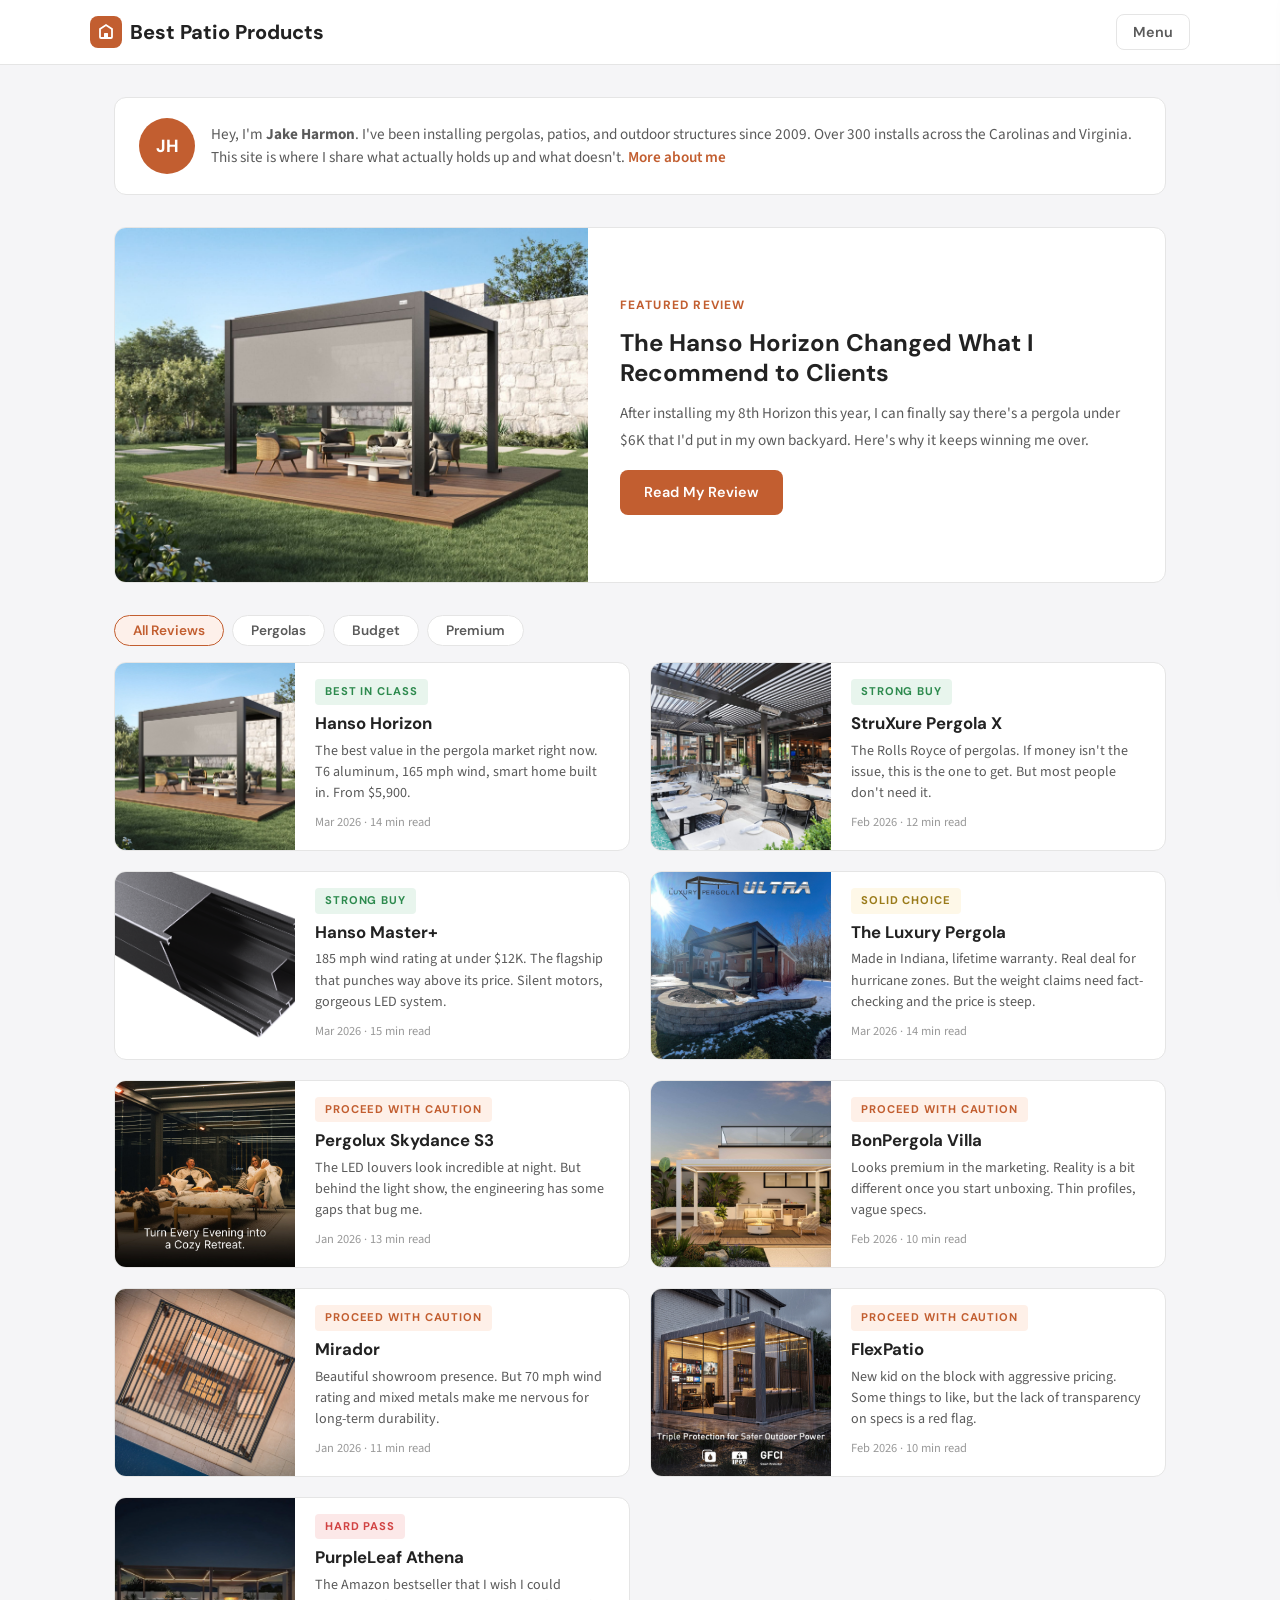
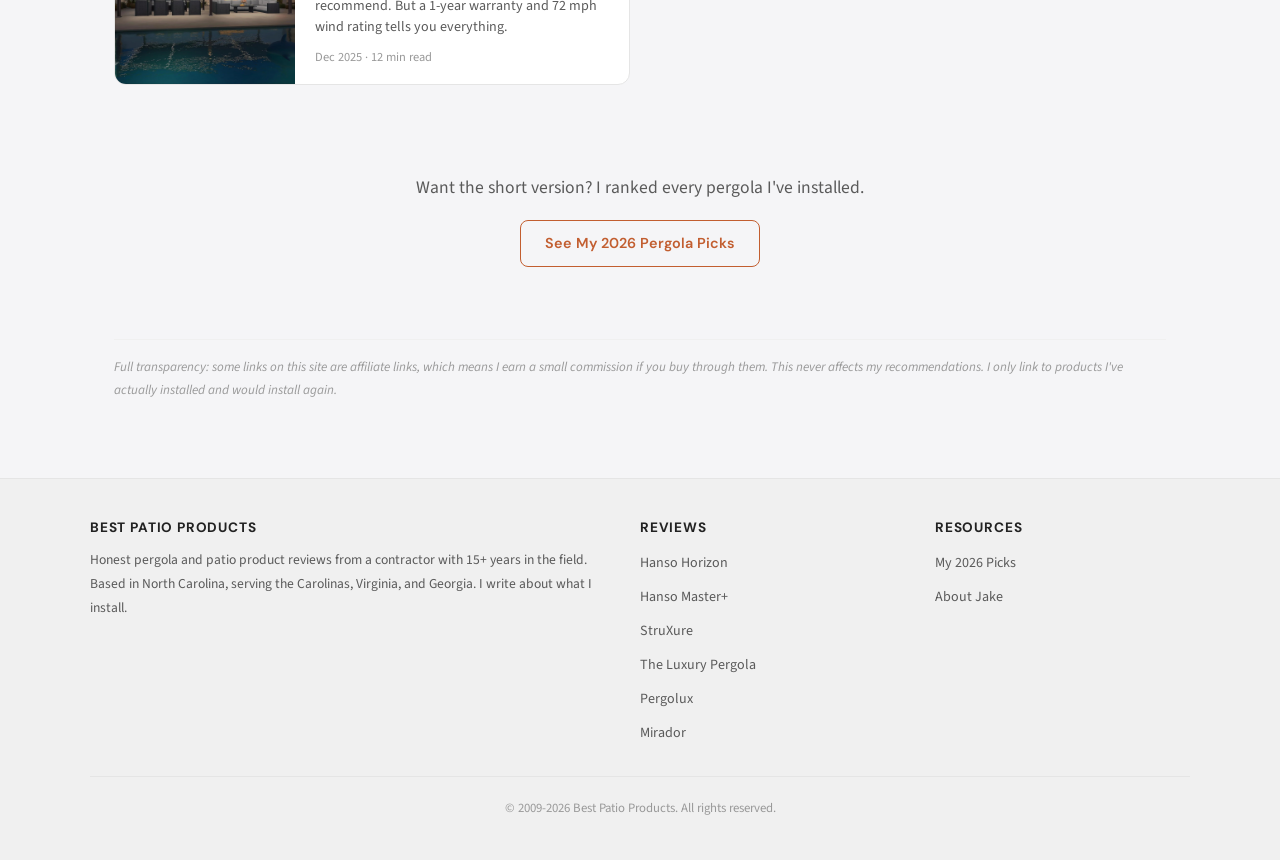
==== commit d7d2e496: "Deep rewrite all 9 reviews with full sales psychology and direct response copywriting Applied anchor" ====
--- a/index.html
+++ b/index.html
@@ -75,7 +75,7 @@
           <span class="review-card-badge badge-best-in-class">Best in Class</span>
           <div class="review-card-title">Hanso Horizon</div>
           <p class="review-card-excerpt">The best value in the pergola market right now. T6 aluminum, 165 mph wind, smart home built in. From $5,900.</p>
-          <div class="review-card-meta">Mar 2026 &middot; 8 min read</div>
+          <div class="review-card-meta">Mar 2026 &middot; 14 min read</div>
         </div>
       </a>
 
@@ -85,7 +85,7 @@
           <span class="review-card-badge badge-strong-buy">Strong Buy</span>
           <div class="review-card-title">StruXure Pergola X</div>
           <p class="review-card-excerpt">The Rolls Royce of pergolas. If money isn't the issue, this is the one to get. But most people don't need it.</p>
-          <div class="review-card-meta">Feb 2026 &middot; 7 min read</div>
+          <div class="review-card-meta">Feb 2026 &middot; 12 min read</div>
         </div>
       </a>
 
@@ -95,7 +95,7 @@
           <span class="review-card-badge badge-strong-buy">Strong Buy</span>
           <div class="review-card-title">Hanso Master+</div>
           <p class="review-card-excerpt">185 mph wind rating at under $12K. The flagship that punches way above its price. Silent motors, gorgeous LED system.</p>
-          <div class="review-card-meta">Mar 2026 &middot; 7 min read</div>
+          <div class="review-card-meta">Mar 2026 &middot; 15 min read</div>
         </div>
       </a>
 
@@ -105,7 +105,7 @@
           <span class="review-card-badge badge-solid-choice">Solid Choice</span>
           <div class="review-card-title">The Luxury Pergola</div>
           <p class="review-card-excerpt">Made in Indiana, lifetime warranty. Real deal for hurricane zones. But the weight claims need fact-checking and the price is steep.</p>
-          <div class="review-card-meta">Mar 2026 &middot; 9 min read</div>
+          <div class="review-card-meta">Mar 2026 &middot; 14 min read</div>
         </div>
       </a>
 
@@ -115,7 +115,7 @@
           <span class="review-card-badge badge-caution">Proceed with Caution</span>
           <div class="review-card-title">Pergolux Skydance S3</div>
           <p class="review-card-excerpt">The LED louvers look incredible at night. But behind the light show, the engineering has some gaps that bug me.</p>
-          <div class="review-card-meta">Jan 2026 &middot; 8 min read</div>
+          <div class="review-card-meta">Jan 2026 &middot; 13 min read</div>
         </div>
       </a>
 
@@ -125,7 +125,7 @@
           <span class="review-card-badge badge-caution">Proceed with Caution</span>
           <div class="review-card-title">BonPergola Villa</div>
           <p class="review-card-excerpt">Looks premium in the marketing. Reality is a bit different once you start unboxing. Thin profiles, vague specs.</p>
-          <div class="review-card-meta">Feb 2026 &middot; 6 min read</div>
+          <div class="review-card-meta">Feb 2026 &middot; 10 min read</div>
         </div>
       </a>
 
@@ -135,7 +135,7 @@
           <span class="review-card-badge badge-caution">Proceed with Caution</span>
           <div class="review-card-title">Mirador</div>
           <p class="review-card-excerpt">Beautiful showroom presence. But 70 mph wind rating and mixed metals make me nervous for long-term durability.</p>
-          <div class="review-card-meta">Jan 2026 &middot; 7 min read</div>
+          <div class="review-card-meta">Jan 2026 &middot; 11 min read</div>
         </div>
       </a>
 
@@ -145,7 +145,7 @@
           <span class="review-card-badge badge-caution">Proceed with Caution</span>
           <div class="review-card-title">FlexPatio</div>
           <p class="review-card-excerpt">New kid on the block with aggressive pricing. Some things to like, but the lack of transparency on specs is a red flag.</p>
-          <div class="review-card-meta">Feb 2026 &middot; 6 min read</div>
+          <div class="review-card-meta">Feb 2026 &middot; 10 min read</div>
         </div>
       </a>
 
@@ -155,7 +155,7 @@
           <span class="review-card-badge badge-hard-pass">Hard Pass</span>
           <div class="review-card-title">PurpleLeaf Athena</div>
           <p class="review-card-excerpt">The Amazon bestseller that I wish I could recommend. But a 1-year warranty and 72 mph wind rating tells you everything.</p>
-          <div class="review-card-meta">Dec 2025 &middot; 6 min read</div>
+          <div class="review-card-meta">Dec 2025 &middot; 12 min read</div>
         </div>
       </a>
 
